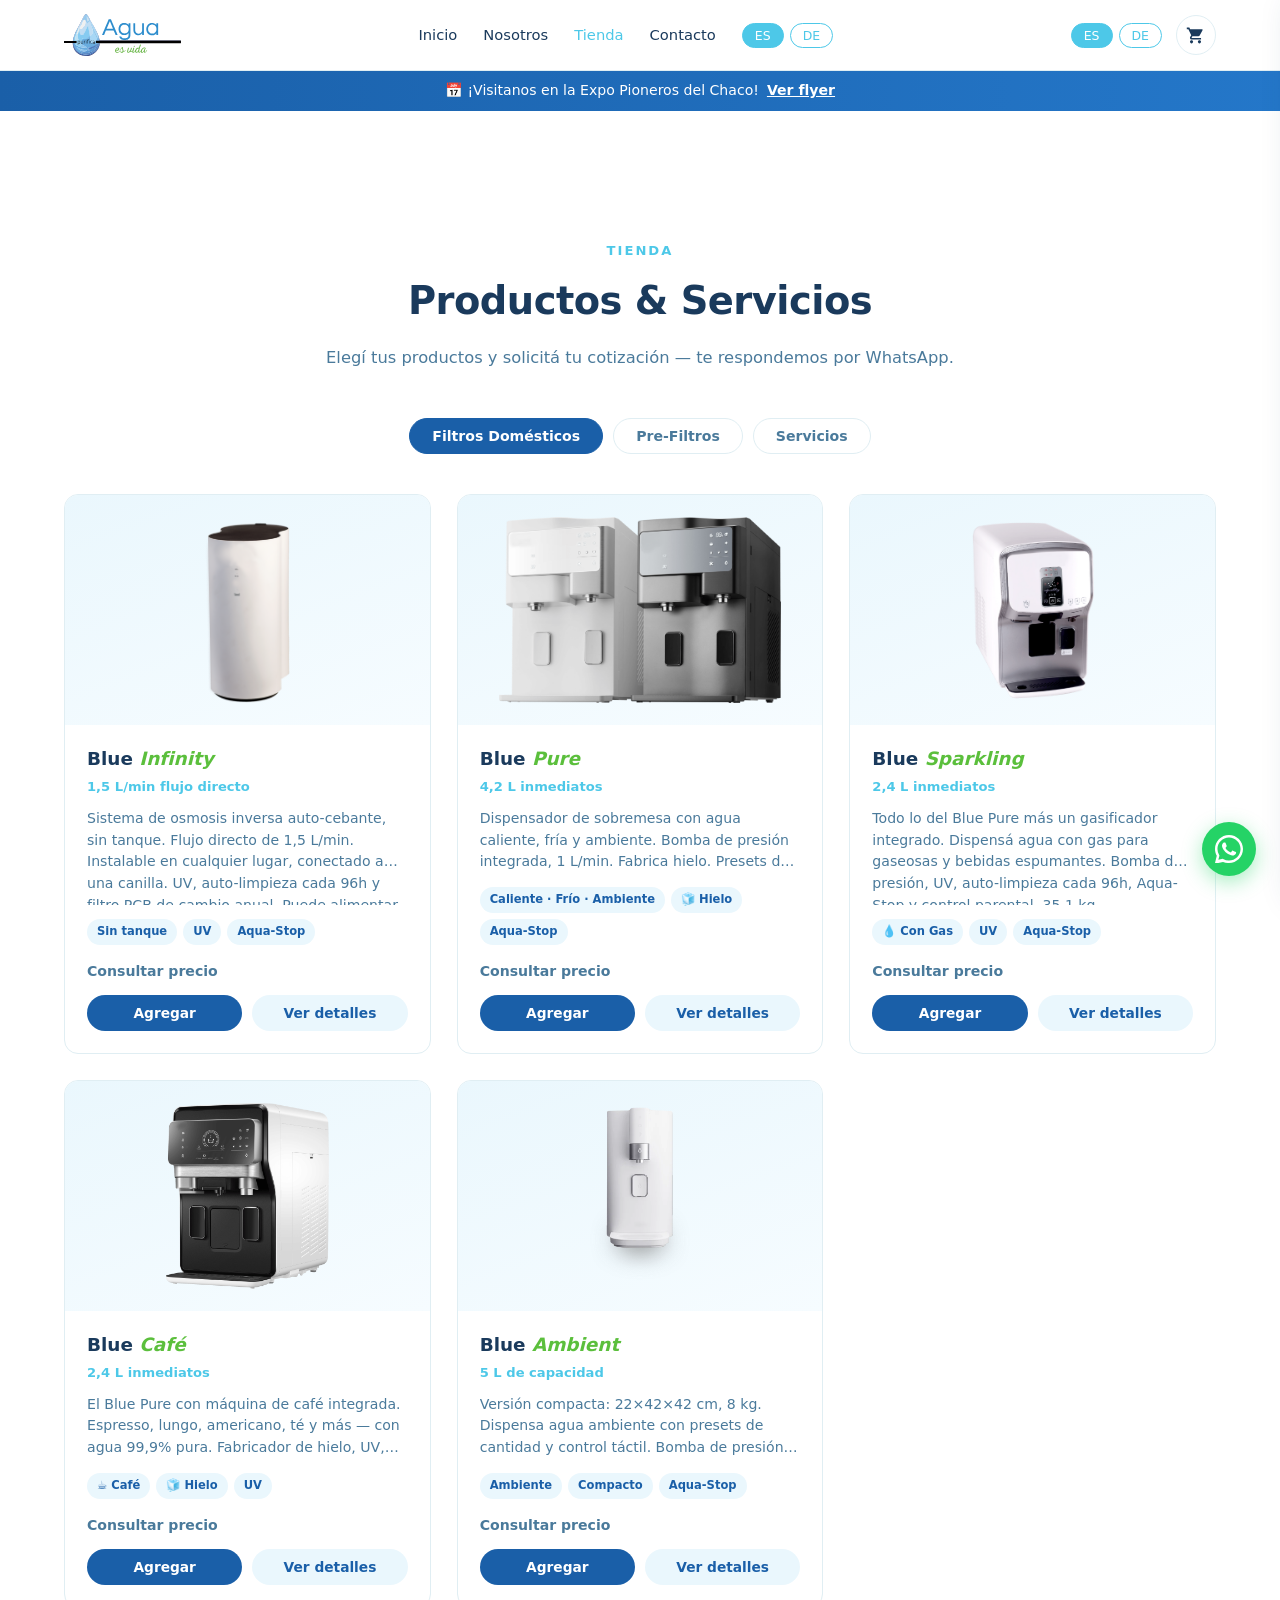
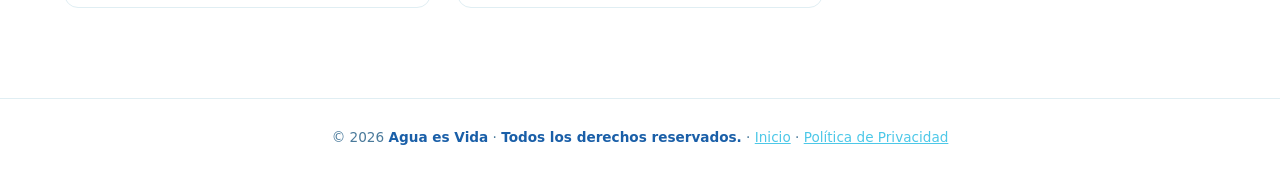
==== tienda.html @ 89c97e7c "Rebuild: shop-ready, datengetriebene Architektur - Zwei Seiten: index.html (Marketing) + tienda.html" ====
<!DOCTYPE html>
<html lang="es">
<head>
<meta charset="UTF-8"/>
<meta name="viewport" content="width=device-width, initial-scale=1.0"/>
<title>Tienda — Agua es Vida</title>
<meta name="description" content="Filtros de osmosis inversa, pre-filtros y servicios de Agua es Vida. Elegí tus productos y solicitá tu cotización por WhatsApp."/>
<meta name="author" content="Agua es Vida"/>
<meta property="og:type" content="website"/>
<meta property="og:url" content="https://www.aguaesvida.com.py/tienda.html"/>
<meta property="og:site_name" content="Agua es Vida"/>
<meta property="og:title" content="Tienda — Agua es Vida"/>
<meta property="og:description" content="Filtros de osmosis inversa, pre-filtros y servicios. Solicitá tu cotización por WhatsApp."/>
<meta property="og:image" content="https://www.aguaesvida.com.py/og-image.jpg"/>
<link rel="icon" type="image/png" href="/favicon.png"/>
<link rel="apple-touch-icon" href="/favicon-192.png"/>
<link rel="stylesheet" href="css/style.css"/>
</head>
<body class="shop-page">

<!-- NAV -->
<nav>
  <a href="index.html" class="nav-logo"><img src="images/logo.svg" alt="Agua es Vida" class="logo-img"></a>
  <ul class="nav-links">
    <li><a href="index.html" data-i="nav_home">Inicio</a></li>
    <li><a href="index.html#about" data-i="nav_about">Nosotros</a></li>
    <li><a href="tienda.html" class="active" data-i="nav_products">Tienda</a></li>
    <li><a href="index.html#contact" data-i="nav_contact">Contacto</a></li>
    <li class="lang-switcher">
      <button type="button" class="lang-btn active" data-lang="es" onclick="setLang('es')">ES</button>
      <button type="button" class="lang-btn" data-lang="de" onclick="setLang('de')">DE</button>
    </li>
  </ul>
  <div class="nav-right">
    <div class="lang-switcher">
      <button type="button" class="lang-btn active" data-lang="es" onclick="setLang('es')">ES</button>
      <button type="button" class="lang-btn" data-lang="de" onclick="setLang('de')">DE</button>
    </div>
    <button type="button" class="cart-btn" onclick="openCart()" aria-label="Carrito">
      <svg viewBox="0 0 24 24"><path d="M7 18c-1.1 0-1.99.9-1.99 2S5.9 22 7 22s2-.9 2-2-.9-2-2-2zM1 2v2h2l3.6 7.59-1.35 2.45c-.16.28-.25.61-.25.96 0 1.1.9 2 2 2h12v-2H7.42c-.14 0-.25-.11-.25-.25l.03-.12.9-1.63h7.45c.75 0 1.41-.41 1.75-1.03l3.58-6.49A1 1 0 0 0 20 4H5.21l-.94-2H1zm16 16c-1.1 0-1.99.9-1.99 2s.89 2 1.99 2 2-.9 2-2-.9-2-2-2z"/></svg>
      <span class="cart-count"></span>
    </button>
    <button type="button" class="hamburger" onclick="toggleMenu()" aria-label="Menú">
      <span></span><span></span><span></span>
    </button>
  </div>
</nav>

<!-- ANKÜNDIGUNGSBANNER (Inhalt kommt aus data/site.json) -->
<div id="announce-bar" class="announce-bar" style="margin-top:71px"></div>

<!-- SHOP -->
<section class="shop" style="padding-top:130px">
  <div class="section-label" data-i="shop_label">Tienda</div>
  <div class="section-title" data-i="shop_title">Productos &amp; Servicios</div>
  <p class="section-sub" data-i="shop_sub">Elegí tus productos y solicitá tu cotización — te respondemos por WhatsApp.</p>
  <div class="products-tabs" id="shop-tabs"></div>
  <div class="products-grid" id="shop-grid">
    <noscript><p data-i="noscript">Esta página necesita JavaScript para mostrar los productos.</p></noscript>
  </div>
</section>

<!-- FOOTER -->
<footer>
  <p>© 2026 <span>Agua es Vida</span> · <span data-i="footer_rights">Todos los derechos reservados.</span> · <a href="index.html" data-i="nav_home">Inicio</a> · <a href="privacy.html" data-i="footer_privacy">Política de Privacidad</a></p>
</footer>

<!-- WhatsApp Float -->
<a class="wa-float" data-site="wa-main" href="https://wa.me/595982300202" target="_blank" aria-label="WhatsApp">
  <svg xmlns="http://www.w3.org/2000/svg" viewBox="0 0 24 24"><path d="M17.472 14.382c-.297-.149-1.758-.867-2.03-.967-.273-.099-.471-.148-.67.15-.197.297-.767.966-.94 1.164-.173.199-.347.223-.644.075-.297-.15-1.255-.463-2.39-1.475-.883-.788-1.48-1.761-1.653-2.059-.173-.297-.018-.458.13-.606.134-.133.298-.347.446-.52.149-.174.198-.298.298-.497.099-.198.05-.371-.025-.52-.075-.149-.669-1.612-.916-2.207-.242-.579-.487-.5-.669-.51-.173-.008-.371-.01-.57-.01-.198 0-.52.074-.792.372-.272.297-1.04 1.016-1.04 2.479 0 1.462 1.065 2.875 1.213 3.074.149.198 2.096 3.2 5.077 4.487.709.306 1.262.489 1.694.625.712.227 1.36.195 1.871.118.571-.085 1.758-.719 2.006-1.413.248-.694.248-1.289.173-1.413-.074-.124-.272-.198-.57-.347zM12 0C5.373 0 0 5.373 0 12c0 2.117.554 4.103 1.523 5.83L.057 23.882a.5.5 0 0 0 .606.61l6.208-1.433A11.94 11.94 0 0 0 12 24c6.627 0 12-5.373 12-12S18.627 0 12 0zm0 21.894a9.877 9.877 0 0 1-5.026-1.371l-.36-.214-3.733.862.936-3.617-.235-.373A9.865 9.865 0 0 1 2.106 12C2.106 6.533 6.533 2.106 12 2.106S21.894 6.533 21.894 12 17.467 21.894 12 21.894z"/></svg>
  <span class="wa-float-tooltip" data-i="wa_float_tip">Escribinos</span>
</a>

<!-- Lightbox (Messeflyer) -->
<div id="lightbox" class="lightbox">
  <button type="button" class="lightbox-close" onclick="closeLightbox()">×</button>
  <img id="lightbox-img" src="" alt="Flyer"/>
</div>

<!-- Produkt-Modal -->
<div id="product-modal" class="modal-backdrop"><div class="modal"></div></div>

<!-- Warenkorb -->
<div id="cart-overlay" class="cart-overlay" onclick="closeCart()"></div>
<aside id="cart-drawer" class="cart-drawer" aria-label="Carrito">
  <div class="cart-head">
    <h3 data-i="cart_title">Tu cotización</h3>
    <button type="button" onclick="closeCart()" aria-label="Cerrar">×</button>
  </div>
  <div class="cart-items" id="cart-items"></div>
  <div class="cart-foot">
    <div class="cart-total-row" id="cart-total-row" style="display:none"></div>
    <textarea id="cart-note" class="cart-note" data-placeholder="cart_note_ph" placeholder="Comentario opcional (ciudad, consulta...)"></textarea>
    <button type="button" id="cart-send-btn" class="btn btn-cart-send" onclick="sendCartWhatsApp()" data-i="cart_send">Solicitar cotización por WhatsApp</button>
    <p class="cart-hint" data-i="cart_hint">Te contactamos por WhatsApp para confirmar disponibilidad, precio y entrega.</p>
    <button type="button" class="cart-clear-btn" onclick="clearCart()" data-i="cart_clear">Vaciar</button>
  </div>
</aside>

<script src="js/app.js"></script>
<script src="js/shop.js"></script>
</body>
</html>
---- css/style.css ----
/* ============================================================
   Agua es Vida — Stylesheet
   Markenfarben laut Katalog. Schlicht & professionell.
   ============================================================ */
:root {
  --blue:   #1a5fa8;
  --aqua:   #4dc8e8;
  --light:  #eaf7fd;
  --dark:   #1a3a5c;
  --gray:   #4a7a9b;
  --white:  #ffffff;
  --accent: #5bbf3c;
  --border: #e0eef3;
  --radius: 14px;
  --shadow:      0 4px 18px rgba(26, 58, 92, 0.07);
  --shadow-hover: 0 10px 30px rgba(26, 58, 92, 0.12);
  --maxw: 1180px;
}

* { margin: 0; padding: 0; box-sizing: border-box; }
html { scroll-behavior: smooth; }
body {
  font-family: 'Segoe UI', system-ui, -apple-system, sans-serif;
  color: var(--dark);
  background: var(--white);
  line-height: 1.55;
}
img { max-width: 100%; }
a { color: var(--blue); }

/* ---------- NAV ---------- */
nav {
  position: fixed; top: 0; left: 0; right: 0; z-index: 100;
  background: rgba(255, 255, 255, 0.96);
  backdrop-filter: blur(8px);
  display: flex; justify-content: space-between; align-items: center;
  padding: 14px 5%;
  border-bottom: 1px solid var(--border);
  transition: box-shadow 0.25s;
}
nav.scrolled { box-shadow: 0 4px 20px rgba(26, 58, 92, 0.08); }
.logo-img { height: 42px; width: auto; display: block; }
.nav-logo { text-decoration: none; flex-shrink: 0; }
.nav-links { display: flex; gap: 26px; list-style: none; align-items: center; }
.nav-links a {
  text-decoration: none; color: var(--dark);
  font-size: 0.92rem; font-weight: 500; transition: color 0.2s;
}
.nav-links a:hover, .nav-links a.active { color: var(--aqua); }
.nav-right { display: flex; align-items: center; gap: 14px; }
.lang-switcher { display: flex; gap: 6px; }
.lang-btn {
  border: 1px solid var(--aqua); background: transparent; color: var(--aqua);
  padding: 4px 12px; border-radius: 20px; font-size: 0.78rem;
  cursor: pointer; transition: all 0.2s; font-family: inherit;
}
.lang-btn.active, .lang-btn:hover { background: var(--aqua); color: #fff; }

/* Warenkorb-Knopf in der Nav */
.cart-btn {
  position: relative; border: 1px solid var(--border); background: #fff;
  border-radius: 50%; width: 40px; height: 40px; cursor: pointer;
  display: flex; align-items: center; justify-content: center;
  transition: border-color 0.2s, box-shadow 0.2s;
}
.cart-btn:hover { border-color: var(--aqua); box-shadow: var(--shadow); }
.cart-btn svg { width: 19px; height: 19px; fill: var(--dark); }
.cart-btn .cart-count {
  position: absolute; top: -5px; right: -5px;
  background: var(--accent); color: #fff; font-size: 0.68rem; font-weight: 700;
  min-width: 18px; height: 18px; border-radius: 9px;
  display: flex; align-items: center; justify-content: center; padding: 0 4px;
}
.cart-btn .cart-count:empty { display: none; }

/* Hamburger */
.hamburger {
  display: none; border: none; background: none; cursor: pointer; padding: 6px;
}
.hamburger span {
  display: block; width: 22px; height: 2px; background: var(--dark);
  margin: 5px 0; border-radius: 2px; transition: 0.25s;
}

/* ---------- ANKÜNDIGUNGSBANNER (Messe/Flyer aus site.json) ---------- */
.announce-bar {
  display: none;
  background: linear-gradient(90deg, var(--blue), #2477c9);
  color: #fff; text-align: center; padding: 9px 5%;
  font-size: 0.88rem;
}
.announce-bar.show { display: block; }
.announce-bar a, .announce-bar button {
  color: #fff; font-weight: 600; text-decoration: underline;
  background: none; border: none; cursor: pointer;
  font-size: inherit; font-family: inherit; margin-left: 8px;
}

/* Lightbox für den Flyer */
.lightbox {
  display: none; position: fixed; inset: 0; z-index: 300;
  background: rgba(10, 25, 45, 0.82);
  align-items: center; justify-content: center; padding: 4vh 4vw;
}
.lightbox.open { display: flex; }
.lightbox img {
  max-width: min(92vw, 640px); max-height: 88vh;
  border-radius: 10px; box-shadow: 0 20px 60px rgba(0, 0, 0, 0.45);
}
.lightbox-close {
  position: absolute; top: 18px; right: 24px;
  background: none; border: none; color: #fff; font-size: 2rem;
  cursor: pointer; line-height: 1;
}

/* ---------- SEKTIONEN ---------- */
section { padding: 90px 5%; }
.section-inner { max-width: var(--maxw); margin: 0 auto; }
.section-label {
  color: var(--aqua); font-weight: 700; font-size: 0.82rem;
  letter-spacing: 2px; text-transform: uppercase; margin-bottom: 10px;
  text-align: center;
}
.section-title {
  font-size: clamp(1.7rem, 3.4vw, 2.4rem); font-weight: 700;
  text-align: center; margin-bottom: 14px; letter-spacing: -0.5px;
}
.section-sub {
  color: var(--gray); text-align: center; max-width: 640px;
  margin: 0 auto 48px; font-size: 1.02rem;
}

/* ---------- HERO ---------- */
.hero {
  min-height: 92vh; display: flex; align-items: center;
  padding: 140px 5% 80px; position: relative; overflow: hidden;
  background: linear-gradient(160deg, #e0f6fd 0%, #c8eef9 55%, #a8e4f5 100%);
}
.hero-watermark {
  position: absolute; inset: 0;
  background: url('../images/background-wasserzeichen.jpg') center/cover;
  opacity: 0.32; pointer-events: none;
}
.hero-inner {
  max-width: var(--maxw); margin: 0 auto; width: 100%;
  display: grid; grid-template-columns: 1.15fr 1fr; gap: 40px;
  align-items: center; position: relative; z-index: 1;
}
.hero-badge {
  display: inline-block; background: rgba(255, 255, 255, 0.75);
  border: 1px solid rgba(77, 200, 232, 0.4); color: var(--blue);
  padding: 7px 16px; border-radius: 30px; font-size: 0.84rem;
  font-weight: 600; margin-bottom: 22px;
}
.hero h1 {
  font-size: clamp(2.4rem, 5vw, 3.6rem); line-height: 1.12;
  letter-spacing: -1px; margin-bottom: 20px;
}
.hero h1 span { color: var(--blue); }
.hero-sub { color: var(--gray); font-size: 1.06rem; max-width: 520px; margin-bottom: 30px; }
.hero-ctas { display: flex; gap: 14px; flex-wrap: wrap; margin-bottom: 34px; }
.btn {
  display: inline-flex; align-items: center; gap: 8px;
  padding: 13px 28px; border-radius: 30px; font-size: 0.95rem;
  font-weight: 600; text-decoration: none; cursor: pointer;
  border: none; font-family: inherit; transition: all 0.22s;
}
.btn-primary { background: var(--blue); color: #fff; box-shadow: 0 6px 18px rgba(26, 95, 168, 0.3); }
.btn-primary:hover { background: #14487f; transform: translateY(-2px); }
.btn-ghost { background: rgba(255, 255, 255, 0.7); color: var(--blue); border: 1px solid rgba(26, 95, 168, 0.25); }
.btn-ghost:hover { background: #fff; transform: translateY(-2px); }
.hero-trust { display: flex; gap: 22px; flex-wrap: wrap; }
.hero-trust span { color: var(--dark); font-size: 0.86rem; font-weight: 500; opacity: 0.85; }
.hero-trust span::before { content: '✓ '; color: var(--accent); font-weight: 700; }

/* Produktbild als Hero-Blickfang (aus site.json) */
.hero-visual { position: relative; display: flex; justify-content: center; }
.hero-visual::before {
  content: ''; position: absolute; inset: 8% 12%;
  background: radial-gradient(circle, rgba(255, 255, 255, 0.85) 0%, rgba(255, 255, 255, 0) 70%);
  z-index: 0;
}
.hero-visual img {
  position: relative; z-index: 1; max-height: 480px; width: auto; max-width: 100%;
  filter: drop-shadow(0 24px 40px rgba(26, 58, 92, 0.22));
  animation: heroFloat 7s ease-in-out infinite;
}
@keyframes heroFloat {
  0%, 100% { transform: translateY(0); }
  50% { transform: translateY(-12px); }
}

.scroll-indicator {
  position: absolute; bottom: 26px; left: 50%; transform: translateX(-50%);
  z-index: 2; color: var(--blue); opacity: 0.6; animation: bounce 2.2s infinite;
}
@keyframes bounce {
  0%, 100% { transform: translate(-50%, 0); }
  50% { transform: translate(-50%, 8px); }
}

/* ---------- ABOUT ---------- */
.about-grid {
  display: grid; grid-template-columns: 1fr 1fr; gap: 54px;
  align-items: center; max-width: var(--maxw); margin: 0 auto;
}
.about-visual img { border-radius: var(--radius); box-shadow: var(--shadow-hover); display: block; }
.about-text p { color: var(--gray); margin-bottom: 16px; }
.about-values { list-style: none; margin-top: 22px; }
.about-values li {
  padding: 9px 0; font-weight: 600; color: var(--dark);
}
.about-values li::before { content: '💧 '; }

/* ---------- PRODUKTKARTEN (Startseite + Shop) ---------- */
.products-grid {
  display: grid; grid-template-columns: repeat(auto-fill, minmax(290px, 1fr));
  gap: 26px; max-width: var(--maxw); margin: 0 auto;
}
.product-card {
  background: #fff; border: 1px solid var(--border); border-radius: var(--radius);
  overflow: hidden; display: flex; flex-direction: column;
  transition: transform 0.22s, box-shadow 0.22s, border-color 0.22s;
}
.product-card:hover { transform: translateY(-4px); box-shadow: var(--shadow-hover); border-color: var(--aqua); }
.product-img {
  background: linear-gradient(160deg, var(--light), #f6fcff);
  display: flex; align-items: center; justify-content: center;
  height: 230px; padding: 22px; cursor: pointer;
}
.product-img img { max-height: 100%; width: auto; max-width: 100%; object-fit: contain; }
.product-body { padding: 20px 22px 22px; display: flex; flex-direction: column; flex: 1; }
.product-name { font-size: 1.15rem; font-weight: 700; margin-bottom: 4px; }
.product-name em { color: var(--accent); font-style: italic; }
.product-capacity { color: var(--aqua); font-size: 0.82rem; font-weight: 600; margin-bottom: 10px; }
.product-desc {
  color: var(--gray); font-size: 0.88rem; flex: 1; margin-bottom: 14px;
  display: -webkit-box; -webkit-line-clamp: 3; -webkit-box-orient: vertical; overflow: hidden;
}
.product-tags { display: flex; flex-wrap: wrap; gap: 6px; margin-bottom: 16px; }
.product-tags span {
  background: var(--light); color: var(--blue); font-size: 0.72rem;
  font-weight: 600; padding: 4px 10px; border-radius: 20px;
}
.product-price { font-weight: 700; font-size: 1.05rem; margin-bottom: 12px; }
.product-price.consult { color: var(--gray); font-weight: 600; font-size: 0.88rem; }
.product-actions { display: flex; gap: 10px; }
.product-actions .btn { padding: 10px 18px; font-size: 0.86rem; flex: 1; justify-content: center; }
.btn-add { background: var(--blue); color: #fff; }
.btn-add:hover { background: #14487f; }
.btn-add.added { background: var(--accent); }
.btn-detail { background: var(--light); color: var(--blue); }
.btn-detail:hover { background: #d8f0fb; }
.product-card.unavailable { opacity: 0.6; }
.product-card.unavailable .btn-add { background: #b8ccd8; cursor: not-allowed; }

/* Service-Karten */
.service-icon { font-size: 2.6rem; height: 230px; display: flex; align-items: center; justify-content: center;
  background: linear-gradient(160deg, var(--light), #f6fcff); }

/* Kategorie-Tabs im Shop */
.products-tabs { display: flex; gap: 10px; justify-content: center; flex-wrap: wrap; margin-bottom: 40px; }
.tab-btn {
  border: 1px solid var(--border); background: #fff; color: var(--gray);
  padding: 9px 22px; border-radius: 30px; font-size: 0.88rem; font-weight: 600;
  cursor: pointer; transition: all 0.2s; font-family: inherit;
}
.tab-btn.active, .tab-btn:hover { background: var(--blue); color: #fff; border-color: var(--blue); }

/* Featured-Zeile auf der Startseite */
.featured-cta { text-align: center; margin-top: 38px; }

/* ---------- PRODUKT-MODAL ---------- */
.modal-backdrop {
  display: none; position: fixed; inset: 0; z-index: 250;
  background: rgba(10, 25, 45, 0.6); align-items: center; justify-content: center;
  padding: 4vh 4vw;
}
.modal-backdrop.open { display: flex; }
.modal {
  background: #fff; border-radius: var(--radius); max-width: 780px; width: 100%;
  max-height: 90vh; overflow-y: auto; position: relative;
  display: grid; grid-template-columns: 1fr 1.1fr;
}
.modal-img {
  background: linear-gradient(160deg, var(--light), #f6fcff);
  display: flex; align-items: center; justify-content: center; padding: 30px;
}
.modal-img img { max-height: 340px; width: auto; max-width: 100%; object-fit: contain; }
.modal-body { padding: 30px 30px 26px; }
.modal-close {
  position: absolute; top: 12px; right: 14px; background: none; border: none;
  font-size: 1.6rem; color: var(--gray); cursor: pointer; line-height: 1; z-index: 1;
}
.modal-body h3 { font-size: 1.5rem; margin-bottom: 6px; }
.modal-body h3 em { color: var(--accent); font-style: italic; }
.modal-capacity { color: var(--aqua); font-weight: 600; font-size: 0.88rem; margin-bottom: 14px; }
.modal-desc { color: var(--gray); font-size: 0.94rem; margin-bottom: 18px; }
.modal-body .product-tags { margin-bottom: 20px; }
.modal-body .product-price { margin-bottom: 16px; }

/* ---------- WARENKORB-DRAWER ---------- */
.cart-drawer {
  position: fixed; top: 0; right: -420px; width: min(400px, 94vw); height: 100vh;
  background: #fff; z-index: 260; box-shadow: -8px 0 30px rgba(26, 58, 92, 0.15);
  transition: right 0.3s ease; display: flex; flex-direction: column;
}
.cart-drawer.open { right: 0; }
.cart-overlay {
  display: none; position: fixed; inset: 0; z-index: 255; background: rgba(10, 25, 45, 0.4);
}
.cart-overlay.open { display: block; }
.cart-head {
  padding: 20px 24px; border-bottom: 1px solid var(--border);
  display: flex; justify-content: space-between; align-items: center;
}
.cart-head h3 { font-size: 1.15rem; }
.cart-head button { background: none; border: none; font-size: 1.4rem; color: var(--gray); cursor: pointer; }
.cart-items { flex: 1; overflow-y: auto; padding: 16px 24px; }
.cart-empty-msg { color: var(--gray); text-align: center; margin-top: 40px; font-size: 0.92rem; }
.cart-item {
  display: flex; gap: 12px; align-items: center; padding: 12px 0;
  border-bottom: 1px solid var(--border);
}
.cart-item-img {
  width: 56px; height: 56px; border-radius: 10px; flex-shrink: 0;
  background: var(--light); display: flex; align-items: center; justify-content: center;
  padding: 6px;
}
.cart-item-img img { max-width: 100%; max-height: 100%; object-fit: contain; }
.cart-item-info { flex: 1; min-width: 0; }
.cart-item-name { font-weight: 600; font-size: 0.9rem; }
.cart-item-name em { color: var(--accent); font-style: italic; }
.cart-item-price { color: var(--gray); font-size: 0.8rem; }
.cart-qty { display: flex; align-items: center; gap: 8px; }
.cart-qty button {
  width: 26px; height: 26px; border-radius: 50%; border: 1px solid var(--border);
  background: #fff; cursor: pointer; font-size: 0.95rem; color: var(--dark);
  display: flex; align-items: center; justify-content: center; font-family: inherit;
}
.cart-qty button:hover { border-color: var(--aqua); color: var(--aqua); }
.cart-qty .qty-n { min-width: 18px; text-align: center; font-weight: 600; font-size: 0.9rem; }
.cart-foot { padding: 18px 24px 22px; border-top: 1px solid var(--border); }
.cart-total-row {
  display: flex; justify-content: space-between; font-weight: 700;
  margin-bottom: 12px; font-size: 1.02rem;
}
.cart-note {
  width: 100%; border: 1px solid var(--border); border-radius: 10px;
  padding: 10px 12px; font-family: inherit; font-size: 0.88rem; resize: vertical;
  min-height: 56px; margin-bottom: 12px; color: var(--dark);
}
.cart-note:focus { outline: none; border-color: var(--aqua); }
.btn-cart-send {
  width: 100%; justify-content: center; background: #25d366; color: #fff;
  box-shadow: 0 5px 16px rgba(37, 211, 102, 0.35);
}
.btn-cart-send:hover { background: #1eb658; transform: translateY(-1px); }
.cart-hint { color: var(--gray); font-size: 0.76rem; text-align: center; margin-top: 10px; }
.cart-clear-btn {
  background: none; border: none; color: var(--gray); font-size: 0.8rem;
  cursor: pointer; text-decoration: underline; font-family: inherit;
  display: block; margin: 10px auto 0;
}

/* ---------- WHY ---------- */
.why { background: var(--light); }
.why-grid {
  display: grid; grid-template-columns: repeat(auto-fit, minmax(240px, 1fr));
  gap: 24px; max-width: var(--maxw); margin: 0 auto;
}
.why-card {
  background: #fff; border-radius: var(--radius); padding: 30px 26px;
  border: 1px solid var(--border); transition: transform 0.22s, box-shadow 0.22s;
}
.why-card:hover { transform: translateY(-4px); box-shadow: var(--shadow-hover); }
.why-icon { font-size: 2rem; margin-bottom: 14px; }
.why-card h4 { margin-bottom: 8px; font-size: 1.02rem; }
.why-card p { color: var(--gray); font-size: 0.88rem; }

/* ---------- CONTACT ---------- */
.contact-grid {
  display: grid; grid-template-columns: 1fr 1.1fr; gap: 54px;
  max-width: var(--maxw); margin: 0 auto; align-items: start;
}
.contact-info p { color: var(--gray); margin-bottom: 24px; }
.contact-detail {
  display: flex; align-items: center; gap: 10px; padding: 8px 0;
  font-size: 0.95rem;
}
.contact-detail a { color: var(--dark); text-decoration: none; font-weight: 500; }
.contact-detail a:hover { color: var(--aqua); }
.social-row { display: flex; gap: 10px; margin-top: 18px; }
.social-btn {
  display: inline-flex; align-items: center; justify-content: center;
  width: 38px; height: 38px; border-radius: 50%; background: var(--light);
  transition: all 0.2s;
}
.social-btn svg { fill: var(--blue); width: 16px; height: 16px; }
.social-btn:hover { background: var(--blue); }
.social-btn:hover svg { fill: #fff; }
.wa-hint { color: var(--gray); font-size: 0.86rem; margin-bottom: 16px; }
.contact-form { display: flex; flex-direction: column; gap: 14px; }
.contact-form input, .contact-form textarea {
  border: 1px solid var(--border); border-radius: 10px; padding: 13px 16px;
  font-family: inherit; font-size: 0.92rem; color: var(--dark);
  transition: border-color 0.2s;
}
.contact-form input:focus, .contact-form textarea:focus { outline: none; border-color: var(--aqua); }
.contact-form textarea { min-height: 130px; resize: vertical; }
.form-actions { display: flex; gap: 12px; }
.btn-whatsapp { background: #25d366; color: #fff; flex: 1; justify-content: center; }
.btn-whatsapp:hover { background: #1eb658; }
.btn-email { background: var(--blue); color: #fff; flex: 1; justify-content: center; }
.btn-email:hover { background: #14487f; }

/* ---------- FOOTER ---------- */
footer {
  border-top: 1px solid var(--border); padding: 28px 5%;
  text-align: center; color: var(--gray); font-size: 0.85rem;
}
footer span { color: var(--blue); font-weight: 600; }
footer a { color: var(--aqua); }

/* ---------- WHATSAPP FLOAT ---------- */
.wa-float {
  position: fixed; bottom: 24px; right: 24px; z-index: 90;
  width: 54px; height: 54px; border-radius: 50%; background: #25d366;
  display: flex; align-items: center; justify-content: center;
  box-shadow: 0 6px 20px rgba(37, 211, 102, 0.4); transition: transform 0.2s;
}
.wa-float:hover { transform: scale(1.08); }
.wa-float svg { width: 28px; height: 28px; fill: #fff; }
.wa-float-tooltip {
  position: absolute; right: 64px; background: var(--dark); color: #fff;
  padding: 6px 12px; border-radius: 8px; font-size: 0.8rem; white-space: nowrap;
  opacity: 0; pointer-events: none; transition: opacity 0.2s;
}
.wa-float:hover .wa-float-tooltip { opacity: 1; }

/* ---------- ANIMATION ---------- */
.fade-up { opacity: 0; transform: translateY(24px); transition: opacity 0.6s ease, transform 0.6s ease; }
.fade-up.in-view { opacity: 1; transform: translateY(0); }
@media (prefers-reduced-motion: reduce) {
  .fade-up { opacity: 1; transform: none; transition: none; }
  .hero-visual img { animation: none; }
}

/* ---------- RESPONSIVE ---------- */
@media (max-width: 1024px) {
  .hero-visual img { max-height: 380px; }
}
@media (max-width: 900px) {
  .about-grid, .contact-grid { grid-template-columns: 1fr; gap: 36px; }
  .hero-inner { grid-template-columns: 1fr; text-align: center; }
  .hero-sub { margin-left: auto; margin-right: auto; }
  .hero-ctas, .hero-trust { justify-content: center; }
  .hero-visual { order: -1; }
  .hero-visual img { max-height: 260px; }
  .hero { min-height: unset; padding-top: 120px; }
  .modal { grid-template-columns: 1fr; }
  .modal-img img { max-height: 220px; }
}
@media (max-width: 800px) {
  .hamburger { display: block; }
  .nav-links {
    position: absolute; top: 100%; left: 0; right: 0;
    background: #fff; flex-direction: column; gap: 0;
    border-bottom: 1px solid var(--border);
    max-height: 0; overflow: hidden; transition: max-height 0.3s ease;
  }
  nav.nav-open .nav-links { max-height: 420px; }
  .nav-links li { width: 100%; text-align: center; }
  .nav-links a { display: block; padding: 15px 0; }
  .nav-links .lang-switcher { justify-content: center; padding: 14px 0; }
  nav .nav-right .lang-switcher { display: none; }
  nav.nav-open .hamburger span:nth-child(1) { transform: translateY(7px) rotate(45deg); }
  nav.nav-open .hamburger span:nth-child(2) { opacity: 0; }
  nav.nav-open .hamburger span:nth-child(3) { transform: translateY(-7px) rotate(-45deg); }
}
@media (max-width: 600px) {
  section { padding: 64px 5%; }
  .scroll-indicator { display: none; }
  .form-actions { flex-direction: column; }
  .products-grid { grid-template-columns: 1fr; }
}
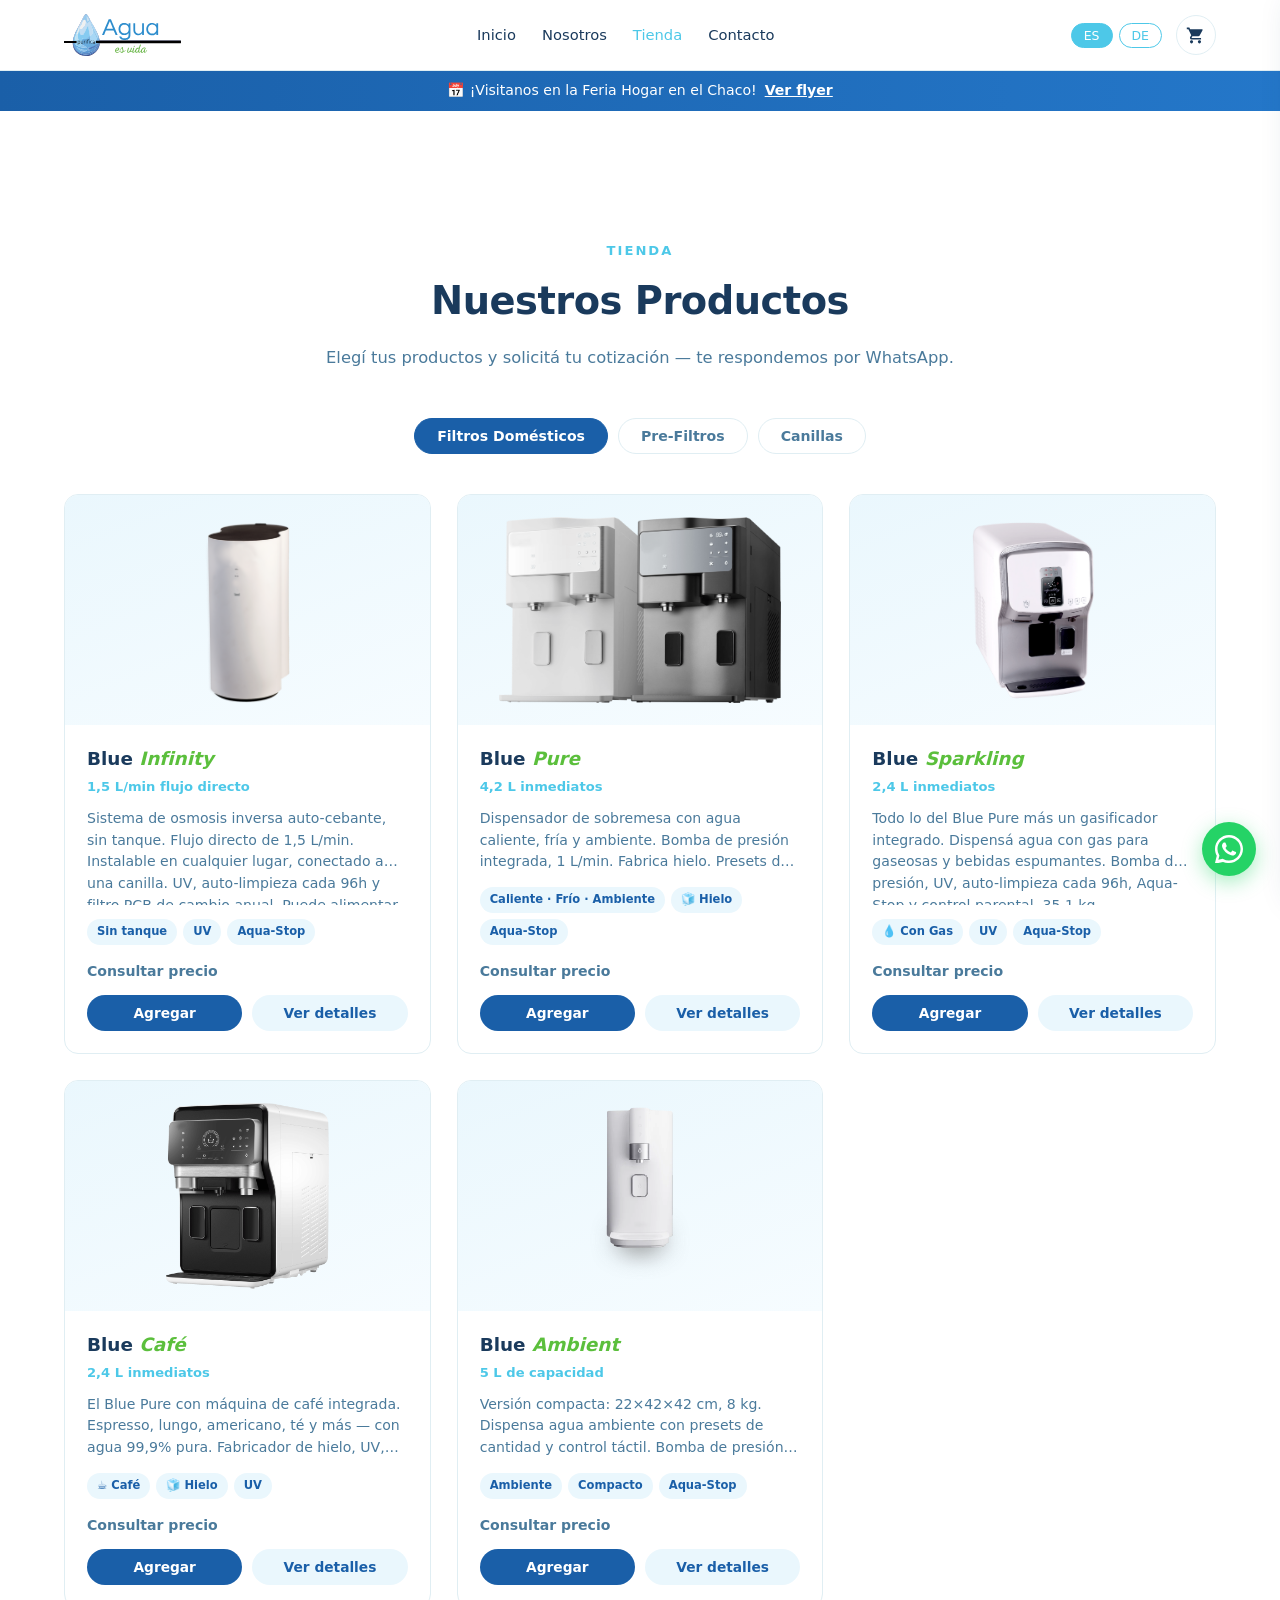
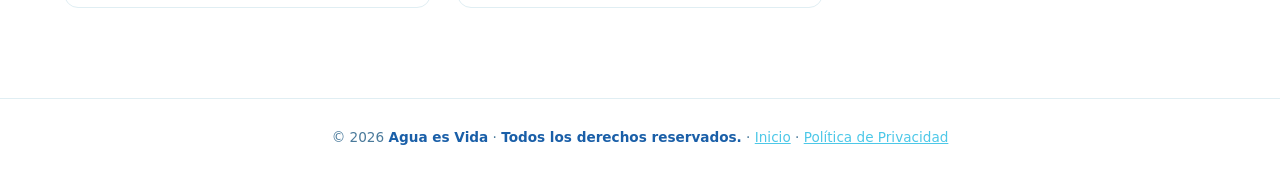
==== commit 2fca612c: "Fix Doppel-Language-Switcher; Servicios raus; Canillas eigene Kategorie - Nav: Switcher im Menü nur " ====
--- a/tienda.html
+++ b/tienda.html
@@ -4,13 +4,13 @@
 <meta charset="UTF-8"/>
 <meta name="viewport" content="width=device-width, initial-scale=1.0"/>
 <title>Tienda — Agua es Vida</title>
-<meta name="description" content="Filtros de osmosis inversa, pre-filtros y servicios de Agua es Vida. Elegí tus productos y solicitá tu cotización por WhatsApp."/>
+<meta name="description" content="Filtros de osmosis inversa, pre-filtros y canillas de Agua es Vida. Elegí tus productos y solicitá tu cotización por WhatsApp."/>
 <meta name="author" content="Agua es Vida"/>
 <meta property="og:type" content="website"/>
 <meta property="og:url" content="https://www.aguaesvida.com.py/tienda.html"/>
 <meta property="og:site_name" content="Agua es Vida"/>
 <meta property="og:title" content="Tienda — Agua es Vida"/>
-<meta property="og:description" content="Filtros de osmosis inversa, pre-filtros y servicios. Solicitá tu cotización por WhatsApp."/>
+<meta property="og:description" content="Filtros de osmosis inversa, pre-filtros y canillas. Solicitá tu cotización por WhatsApp."/>
 <meta property="og:image" content="https://www.aguaesvida.com.py/og-image.jpg"/>
 <link rel="icon" type="image/png" href="/favicon.png"/>
 <link rel="apple-touch-icon" href="/favicon-192.png"/>
@@ -52,7 +52,7 @@
 <!-- SHOP -->
 <section class="shop" style="padding-top:130px">
   <div class="section-label" data-i="shop_label">Tienda</div>
-  <div class="section-title" data-i="shop_title">Productos &amp; Servicios</div>
+  <div class="section-title" data-i="shop_title">Nuestros Productos</div>
   <p class="section-sub" data-i="shop_sub">Elegí tus productos y solicitá tu cotización — te respondemos por WhatsApp.</p>
   <div class="products-tabs" id="shop-tabs"></div>
   <div class="products-grid" id="shop-grid">
--- a/css/style.css
+++ b/css/style.css
@@ -47,6 +47,7 @@
   font-size: 0.92rem; font-weight: 500; transition: color 0.2s;
 }
 .nav-links a:hover, .nav-links a.active { color: var(--aqua); }
+.nav-links .lang-switcher { display: none; } /* Desktop: Switcher rechts; im Menü nur mobil */
 .nav-right { display: flex; align-items: center; gap: 14px; }
 .lang-switcher { display: flex; gap: 6px; }
 .lang-btn {
@@ -472,7 +473,7 @@
   nav.nav-open .nav-links { max-height: 420px; }
   .nav-links li { width: 100%; text-align: center; }
   .nav-links a { display: block; padding: 15px 0; }
-  .nav-links .lang-switcher { justify-content: center; padding: 14px 0; }
+  .nav-links .lang-switcher { display: flex; justify-content: center; padding: 14px 0; }
   nav .nav-right .lang-switcher { display: none; }
   nav.nav-open .hamburger span:nth-child(1) { transform: translateY(7px) rotate(45deg); }
   nav.nav-open .hamburger span:nth-child(2) { opacity: 0; }
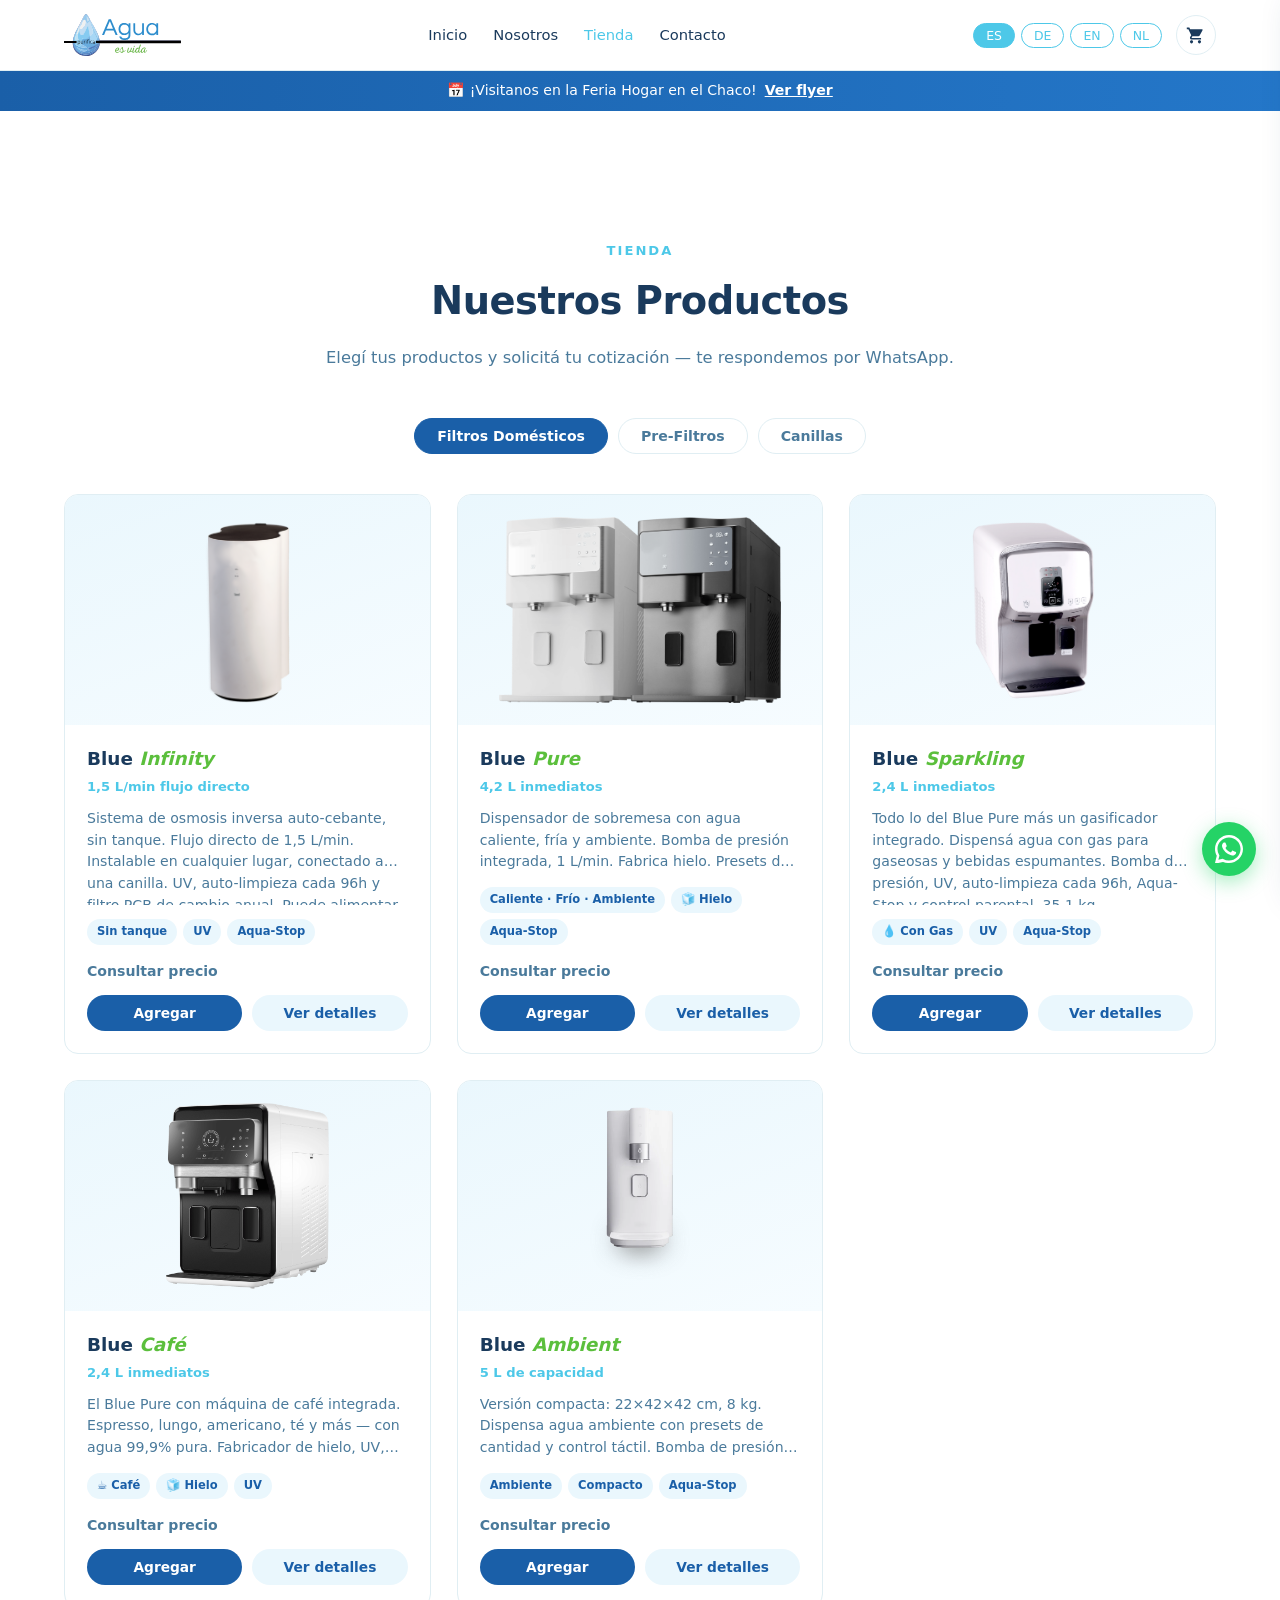
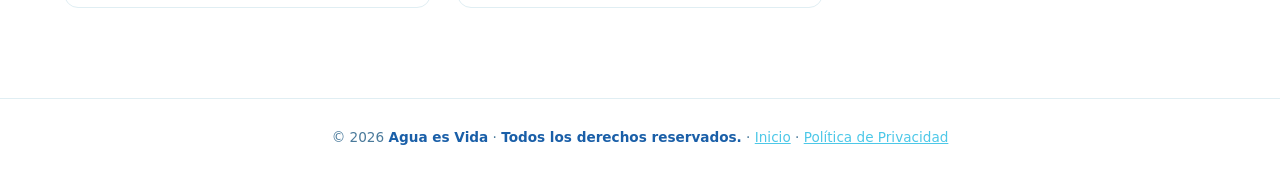
==== commit bf63501a: "Viersprachig: Englisch (en) und Niederländisch (nl) ergänzt - translations.json: vollständige en- un" ====
--- a/tienda.html
+++ b/tienda.html
@@ -29,12 +29,16 @@
     <li class="lang-switcher">
       <button type="button" class="lang-btn active" data-lang="es" onclick="setLang('es')">ES</button>
       <button type="button" class="lang-btn" data-lang="de" onclick="setLang('de')">DE</button>
+      <button type="button" class="lang-btn" data-lang="en" onclick="setLang('en')">EN</button>
+      <button type="button" class="lang-btn" data-lang="nl" onclick="setLang('nl')">NL</button>
     </li>
   </ul>
   <div class="nav-right">
     <div class="lang-switcher">
       <button type="button" class="lang-btn active" data-lang="es" onclick="setLang('es')">ES</button>
       <button type="button" class="lang-btn" data-lang="de" onclick="setLang('de')">DE</button>
+      <button type="button" class="lang-btn" data-lang="en" onclick="setLang('en')">EN</button>
+      <button type="button" class="lang-btn" data-lang="nl" onclick="setLang('nl')">NL</button>
     </div>
     <button type="button" class="cart-btn" onclick="openCart()" aria-label="Carrito">
       <svg viewBox="0 0 24 24"><path d="M7 18c-1.1 0-1.99.9-1.99 2S5.9 22 7 22s2-.9 2-2-.9-2-2-2zM1 2v2h2l3.6 7.59-1.35 2.45c-.16.28-.25.61-.25.96 0 1.1.9 2 2 2h12v-2H7.42c-.14 0-.25-.11-.25-.25l.03-.12.9-1.63h7.45c.75 0 1.41-.41 1.75-1.03l3.58-6.49A1 1 0 0 0 20 4H5.21l-.94-2H1zm16 16c-1.1 0-1.99.9-1.99 2s.89 2 1.99 2 2-.9 2-2-.9-2-2-2z"/></svg>
--- a/css/style.css
+++ b/css/style.css
@@ -448,6 +448,10 @@
 }
 
 /* ---------- RESPONSIVE ---------- */
+@media (max-width: 1080px) {
+  .nav-links { gap: 18px; }
+  .lang-btn { padding: 4px 9px; }
+}
 @media (max-width: 1024px) {
   .hero-visual img { max-height: 380px; }
 }
